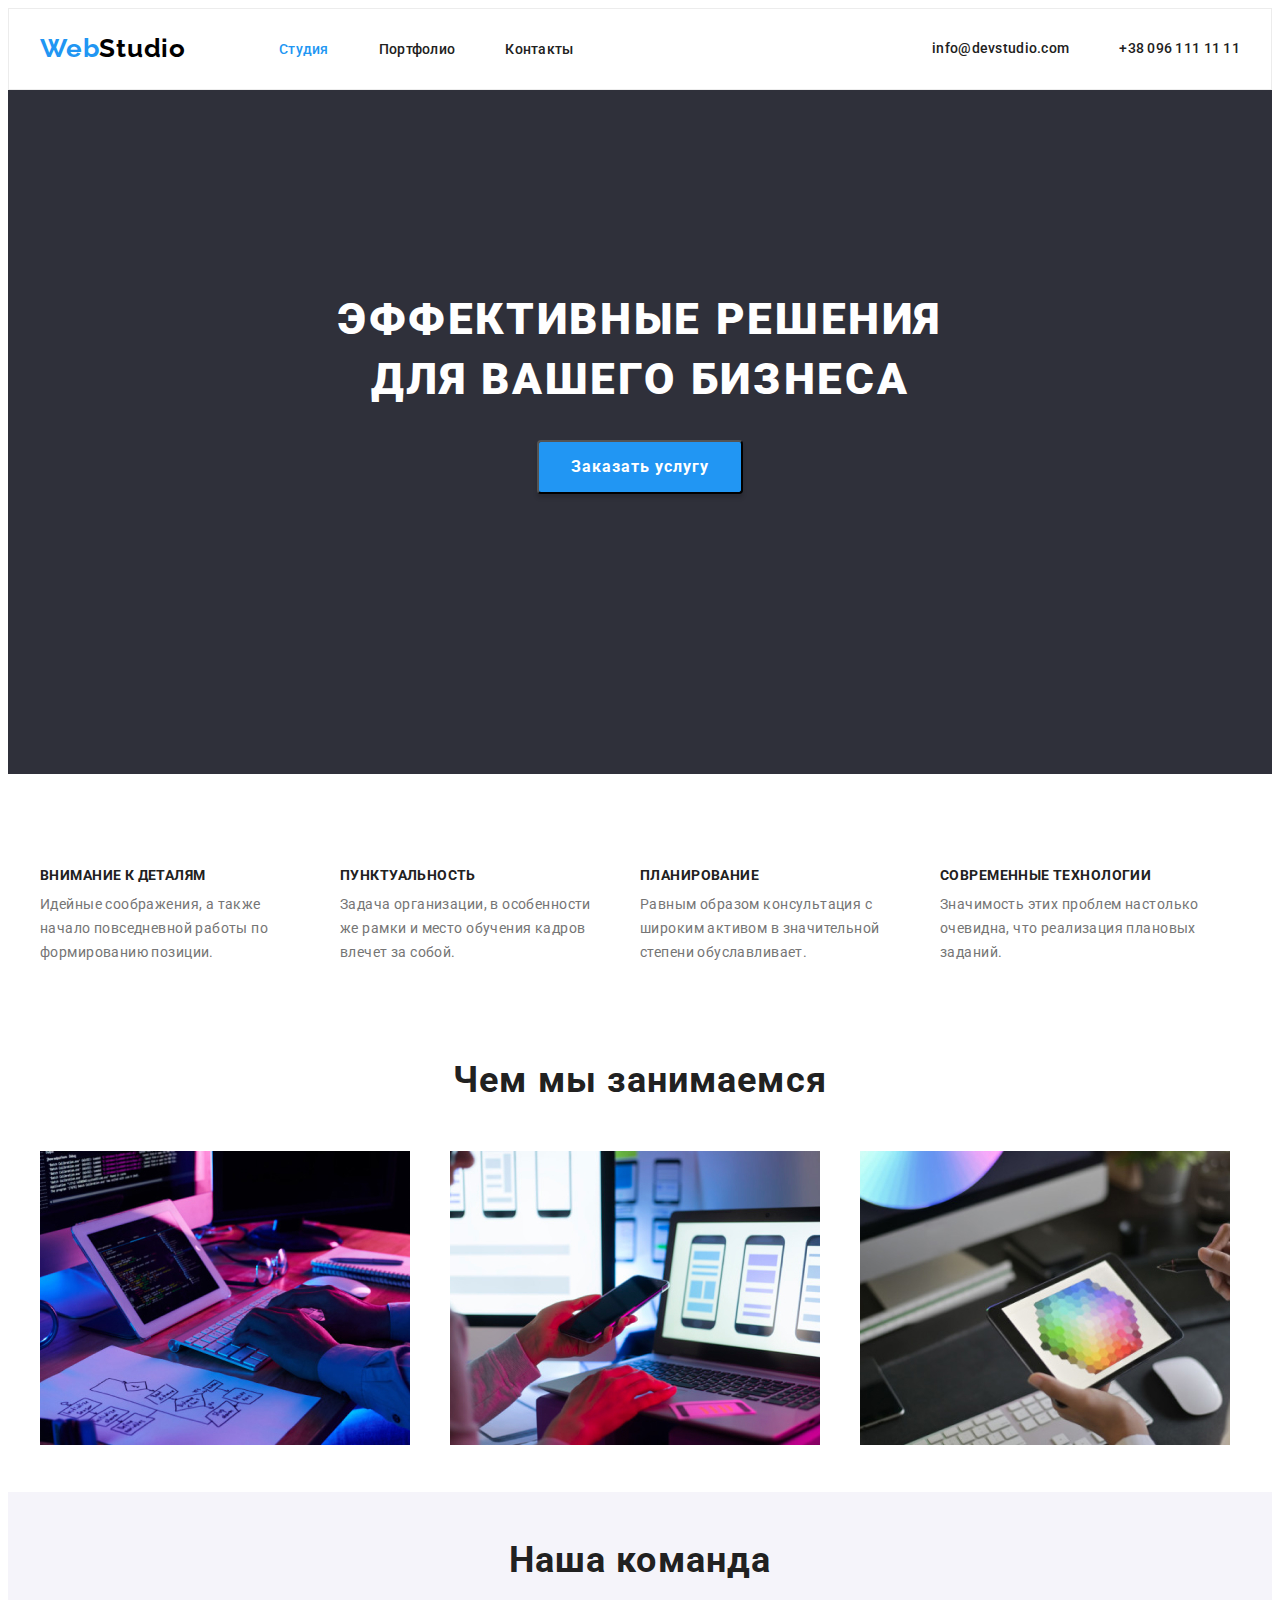
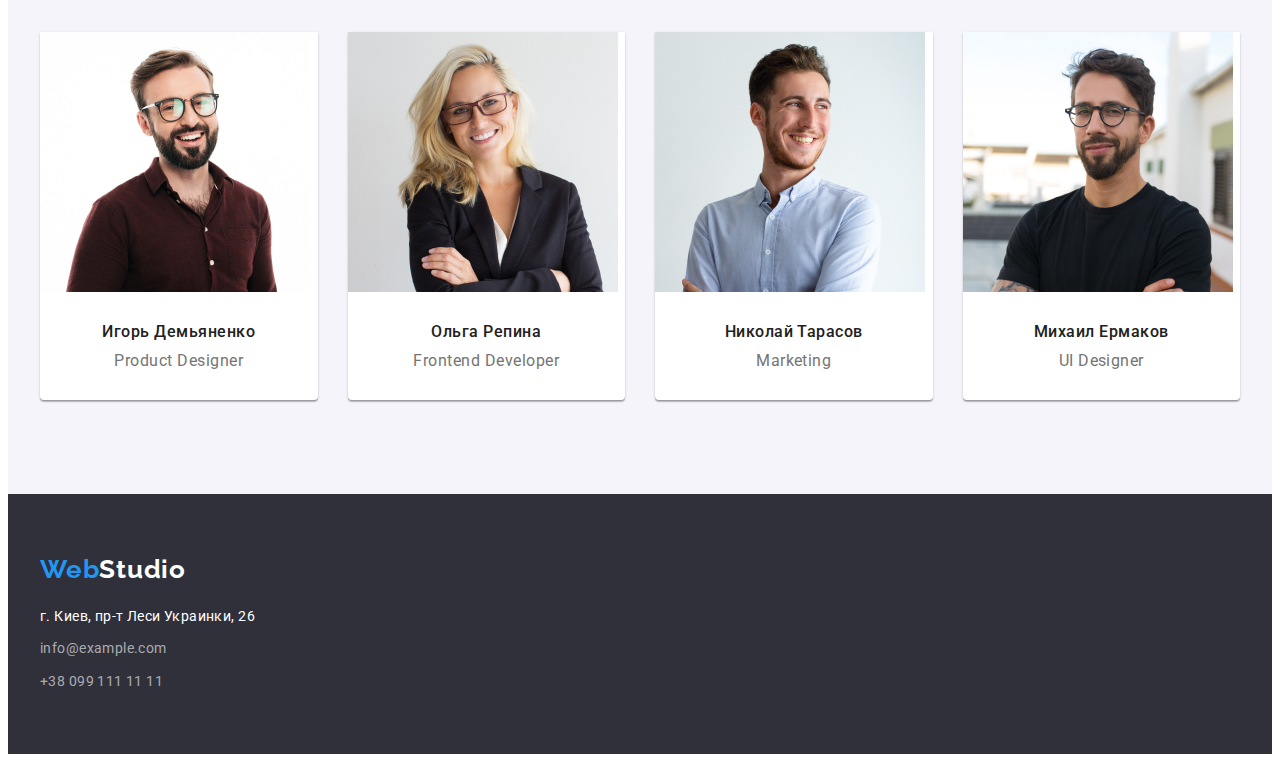
==== index.html @ e115593d "Копирует файлы предыдущей работы в созданный репозиторий" ====
<!DOCTYPE html>
<html lang="ru">
  <head>
    <meta charset="UTF-8" />
    <meta http-equiv="X-UA-Compatible" content="IE=edge" />
    <meta name="viewport" content="width=device-width, initial-scale=1.0" />
    <title>Веб Студия</title>
    <link rel="preconnect" href="https://fonts.gstatic.com" />
    <link
      href="https://fonts.googleapis.com/css2?family=Raleway:wght@700&family=Roboto:wght@400;500;700;900&display=swap"
      rel="stylesheet"
    />
    <link
      rel="stylesheet"
      href="https://cdnjs.cloudflare.com/ajax/libs/modern-normalize/1.0.0/modern-normalize.min.css"
      integrity="sha512-ISS7cAi1PEhQ8jnbJpJZMd29NlhNj4AWYyLOSp2CE/CsHxTCu+r+t0D2yoJudVrd0/8fTVPUVDzY5Tvli75u/g=="
      crossorigin="anonymous"
    />
    <link rel="stylesheet" href="./css/style.css" />
  </head>
  <body>
    <header class="page-header">
      <div class="container">
        <nav class="navigation">
          <a class="logo" href="" lang="en"
            >Web<span class="logo-header">Studio</span></a
          >
          <ul class="nav-list list">
            <li class="nav-item">
              <a class="link current" href="./index.html">Студия</a>
            </li>
            <li class="nav-item">
              <a class="link" href="./portfolio.html">Портфолио</a>
            </li>
            <li class="nav-item">
              <a class="link" href="">Контакты</a>
            </li>
          </ul>
        </nav>
        <a class="contacts" href="mailto:info@devstudio.com"
          >info@devstudio.com</a
        >
        <a class="contacts" href="tel:+380961111111">+38 096 111 11 11</a>
      </div>
    </header>
    <main>
      <!-- HERO -->
      <section class="hero">
        <div class="container">
          <h1 class="hero-title">Эффективные решения для вашего бизнеса</h1>
          <button class="button" type="button">Заказать услугу</button>
        </div>
      </section>
      <!-- FEATURES -->
      <section class="features">
        <div class="container">
          <h2 class="visually-hidden">Особенности</h2>
          <ul class="features-list list">
            <li class="item">
              <h3 class="subtitle">Внимание к деталям</h3>
              <p class="description">
                Идейные соображения, а также начало повседневной работы по
                формированию позиции.
              </p>
            </li>
            <li class="item">
              <h3 class="subtitle">Пунктуальность</h3>
              <p class="description">
                Задача организации, в особенности же рамки и место обучения
                кадров влечет за собой.
              </p>
            </li>
            <li class="item">
              <h3 class="subtitle">Планирование</h3>
              <p class="description">
                Равным образом консультация с широким активом в значительной
                степени обуславливает.
              </p>
            </li>
            <li class="item">
              <h3 class="subtitle">Современные технологии</h3>
              <p class="description">
                Значимость этих проблем настолько очевидна, что реализация
                плановых заданий.
              </p>
            </li>
          </ul>
        </div>
      </section>
      <!-- WHAT ARE WE DOING -->
      <section class="our-job">
        <div class="container">
          <h2 class="title">Чем мы занимаемся</h2>
          <ul class="job-list list">
            <li class="item">
              <img
                src="./images/main/work/work-img-1.jpg"
                alt="печатает структурную разметку"
                width="370"
                height="294"
              />
            </li>
            <li class="item">
              <img
                src="./images/main/work/work-img-2.jpg"
                alt="подбирает цветовую тему для смартфона"
                width="370"
                height="294"
              />
            </li>
            <li class="item">
              <img
                src="./images/main/work/work-img-3.jpg"
                alt="выбирает цветовую палитру на планшете"
                width="370"
                height="294"
              />
            </li>
          </ul>
        </div>
      </section>
      <!-- OUR TEAM -->
      <section class="our-team">
        <div class="container">
          <h2 class="title">Наша команда</h2>
          <ul class="team-list list">
            <li class="team-card">
              <img
                src="./images/main/team/igor.jpg"
                alt="фото"
                width="270"
                height="260"
              />
              <div class="card">
                <h4 class="name">Игорь Демьяненко</h4>
                <p class="position" lang="en">Product Designer</p>
              </div>
            </li>
            <li class="team-card">
              <img
                src="./images/main/team/olga.jpg"
                alt="фото"
                width="270"
                height="260"
              />
              <div class="card">
                <h4 class="name">Ольга Репина</h4>
                <p class="position" lang="en">Frontend Developer</p>
              </div>
            </li>
            <li class="team-card">
              <img
                src="./images/main/team/nike.jpg"
                alt="фото"
                width="270"
                height="260"
              />
              <div class="card">
                <h4 class="name">Николай Тарасов</h4>
                <p class="position" lang="en">Marketing</p>
              </div>
            </li>
            <li class="team-card">
              <img
                src="./images/main/team/mike.jpg"
                alt="фото"
                width="270"
                height="260"
              />
              <div class="card">
                <h4 class="name">Михаил Ермаков</h4>
                <p class="position" lang="en">UI Designer</p>
              </div>
            </li>
          </ul>
        </div>
      </section>
    </main>
    <footer class="page-footer">
      <div class="container">
        <a class="logo" href="" lang="en"
          >Web<span class="logo-footer">Studio</span></a
        >
        <address class="address">
          <ul class="address-list list">
            <li class="item">
              <a
                class="link"
                href="https://goo.gl/maps/v5aT8Kf14imyfMSJA"
                target="_blank"
                rel="noopener noreferrer"
                >г. Киев, пр-т Леси Украинки, 26</a
              >
            </li>
            <li class="item">
              <a class="contacts" href="mailto:info@example.com"
                >info@example.com</a
              >
            </li>
            <li class="item">
              <a class="contacts" href="tel:+380991111111">+38 099 111 11 11</a>
            </li>
          </ul>
        </address>
      </div>
    </footer>
  </body>
</html>
---- css/style.css ----
:root {
  --primary-color: #212121;
  --secondary-color: #757575;
  --accent-color: #2196f3;
  --primary-white-color: #fff;
  --primary-black-color: #000;
  --white-background: #fff;
  --black-background: #2f303a;
  --grey-background: #f5f4fa;
  --portfolio-project-background: #eeeeee;
}
body {
  color: var(--primary-color);
  background-color: var(--white-background);
  font-family: Roboto, sans-serif;
}
h1,
h2,
h3,
h4,
h5,
h6,
p {
  margin: 0;
}
ul,
ol {
  margin: 0;
  padding: 0;
}
img {
  display: block;
}
.visually-hidden {
  position: absolute !important;
  clip: rect(1px 1px 1px 1px); /* IE6, IE7 */
  clip: rect(1px, 1px, 1px, 1px);
  padding: 0 !important;
  border: 0 !important;
  height: 1px !important;
  width: 1px !important;
  overflow: hidden;
}
.container {
  width: 1200px;
  margin-right: auto;
  margin-left: auto;
  padding-left: 15px;
  padding-right: 15px;
  /* outline: 1px solid tomato; */
}
/* ===============  COMPONENTS  =============== */
.list {
  list-style: none;
}
.address {
  font-style: normal;
}
.title {
  color: var(--primary-color);
  font-weight: bold;
  font-size: 36px;
  line-height: 1.17;
  text-align: center;
  letter-spacing: 0.03em;
}
/* ===============  END COMPONENTS  =============== */

/* ===============  LOGO  =============== */
.logo {
  color: var(--accent-color);
  font-family: Raleway, sans-serif;
  font-weight: bold;
  font-size: 26px;
  line-height: 1.19;
  letter-spacing: 0.03em;
  text-decoration: none;
}
.page-header .logo {
  margin-right: 93px;
  padding-top: 24px;
  padding-bottom: 25px;
}
.page-footer .logo {
  display: inline-block;
  margin-bottom: 20px;
  padding-top: 60px;
}
.logo .logo-header {
  color: var(--primary-black-color);
}
.logo .logo-footer {
  color: var(--primary-white-color);
}
/* ===============  END LOGO  =============== */

/* ===============  HEADER & FOOTER  =============== */
.page-header {
  background-color: var(--white-background);
  border: 1px solid #ececec;
}
.page-footer {
  background-color: var(--black-background);
}
.page-header .container {
  display: flex;
  align-items: center;
}
.navigation {
  display: flex;
  align-items: center;
}
.nav-list {
  display: flex;
  align-items: center;
}
.nav-item:not(:last-child) {
  margin-right: 50px;
}
.nav-list .link,
.page-header .contacts {
  padding-top: 32px;
  padding-bottom: 32px;
  color: var(--primary-color);
  font-weight: 500;
  font-size: 14px;
  line-height: 1.14;
  letter-spacing: 0.02em;
  text-decoration: none;
}
.page-header .contacts:not(:last-child) {
  margin-right: 50px;
  margin-left: auto;
}
.page-footer .contacts {
  color: rgba(255, 255, 255, 0.6);
  font-weight: normal;
  font-size: 14px;
  line-height: 1.71;
  letter-spacing: 0.03em;
  text-decoration: none;
}
.address-list {
  display: inline-block;
  padding-bottom: 60px;
}
.address .item:not(:last-child) {
  margin-bottom: 9px;
}
.address .link {
  color: var(--primary-white-color);
  font-weight: normal;
  font-size: 14px;
  line-height: 1.71;
  letter-spacing: 0.03em;
  text-decoration: none;
}
.nav-list .link.current,
.page-header .contacts:hover,
.page-header .contacts:focus,
.nav-list .link:hover,
.nav-list .link:focus,
.page-footer .contacts:hover,
.page-footer .contacts:focus,
.address .link:hover,
.address .link:focus {
  color: var(--accent-color);
}
/* ===============  END HEADER & FOOTER  =============== */

/* ===============  HERO  =============== */
.hero {
  max-width: 1600px;
  margin-right: auto;
  margin-left: auto;
  padding-top: 200px;
  padding-bottom: 280px;
  background-color: var(--black-background);
}
.hero-title {
  margin-bottom: 30px;
  margin-right: auto;
  margin-left: auto;
  color: var(--primary-white-color);
  font-weight: 900;
  font-size: 44px;
  line-height: 1.36;
  text-align: center;
  max-width: 696px;
  letter-spacing: 0.06em;
  text-transform: uppercase;
}
.hero .button {
  display: block;
  text-align: center;
  margin-right: auto;
  margin-left: auto;
  padding: 10px 32px;
  color: var(--primary-white-color);
  background: var(--accent-color);
  font-family: inherit;
  font-weight: bold;
  font-size: 16px;
  line-height: 1.87;
  letter-spacing: 0.06em;
  cursor: pointer;
  box-shadow: 0px 4px 4px rgba(0, 0, 0, 0.15);
  border-radius: 4px;
}
.hero .button:hover,
.hero .button:focus {
  background: #188ce8;
  box-shadow: 0px 4px 4px rgba(0, 0, 0, 0.15);
  border-radius: 4px;
}
/* ===============  END HERO  =============== */

/* ===============  FEATURES  =============== */
.features {
  padding-top: 94px;
  padding-bottom: 47px;
}
.features .features-list {
  display: flex;
}
.features .item {
  max-width: 270px;
}
.features .item:not(:last-child) {
  margin-right: 30px;
}
.features-list .subtitle {
  color: var(--primary-color);
  font-weight: bold;
  font-size: 14px;
  line-height: 1.14;
  letter-spacing: 0.03em;
  text-transform: uppercase;
  margin-bottom: 10px;
}
.features-list .description {
  color: var(--secondary-color);
  font-weight: normal;
  font-size: 14px;
  line-height: 1.71;
  letter-spacing: 0.03em;
}
/* ===============  END FEATURES  =============== */

/* ===============  WHAT ARE WE DOING  =============== */
.our-job {
  padding-top: 47px;
  padding-bottom: 47px;
}
.our-job .title {
  margin-right: auto;
  margin-left: auto;
  margin-bottom: 50px;
}
.our-job .job-list {
  display: flex;
  margin-left: -30px;
  margin-top: -30px;
}
/* .our-job .item:not(:last-child) {
  margin-right: 30px;
} */
.our-job .item {
  margin-left: 30px;
  margin-top: 30px;
  flex-basis: calc(100% / 3 - 30px);
}
/* ===============  END WHAT ARE WE DOING  =============== */

/* ===============  OUR TEAM  =============== */
.our-team {
  background-color: var(--grey-background);
  padding-top: 47px;
  padding-bottom: 94px;
}
.our-team .title {
  margin-right: auto;
  margin-left: auto;
  margin-bottom: 50px;
}
.our-team .team-list {
  display: flex;
  margin-left: -30px;
  margin-top: -30px;
}
.team-card {
  background: var(--white-background);
  box-shadow: 0px 1px 3px rgba(0, 0, 0, 0.12), 0px 1px 1px rgba(0, 0, 0, 0.14),
    0px 2px 1px rgba(0, 0, 0, 0.2);
  border-radius: 0px 0px 4px 4px;
  margin-left: 30px;
  margin-top: 30px;
  flex-basis: calc(100% / 4 - 30px);
}
/* .our-team .team-card:not(:last-child) {
  margin-right: 30px;
} */
.our-team .card {
  margin-right: auto;
  margin-left: auto;
  padding-top: 30px;
  padding-bottom: 30px;
}
.team-card .name {
  color: var(--primary-color);
  font-weight: 500;
  font-size: 16px;
  line-height: 1.19;
  text-align: center;
  letter-spacing: 0.03em;
  margin-bottom: 10px;
}
.team-card .position {
  color: var(--secondary-color);
  font-weight: normal;
  font-size: 16px;
  line-height: 1.19;
  text-align: center;
  letter-spacing: 0.03em;
}
/* ===============  END OUR TEAM  =============== */

/* ===============  PORTFOLIO  =============== */
.portfolio {
  margin-right: auto;
  margin-left: auto;
  padding-top: 94px;
  padding-bottom: 94px;
}
.portfolio .filter-list {
  display: flex;
  justify-content: center;
  margin-bottom: 50px;
}
.filter-list .filter {
  padding: 6px 22px;
  color: var(--primary-color);
  background-color: var(--grey-background);
  font-family: inherit;
  font-weight: 500;
  font-size: 16px;
  line-height: 1.62;
  text-align: center;
  letter-spacing: 0.03em;
  border: none;
  cursor: pointer;
}
.filter-list > .item:not(:last-child) {
  margin-right: 8px;
}
.filter-list .filter:hover,
.filter-list .filter:focus {
  background: var(--accent-color);
  box-shadow: 0px 3px 1px rgba(0, 0, 0, 0.1), 0px 1px 2px rgba(0, 0, 0, 0.08),
    0px 2px 2px rgba(0, 0, 0, 0.12);
  border-radius: 4px;
  color: var(--primary-white-color);
}

.portfolio .box {
  padding: 20px 24px;
  border: 1px solid var(--portfolio-project-background);
}
.portfolio .project-list {
  display: flex;
  flex-wrap: wrap;
  margin-left: -30px;
  margin-top: -30px;
}
.portfolio .project {
  background: var(--white-background);
  box-sizing: border-box;
  margin-left: 30px;
  margin-top: 30px;
  flex-basis: calc(100% / 3 - 30px);
}
.project-list .title {
  color: var(--primary-color);
  font-weight: bold;
  font-size: 18px;
  line-height: 2;
  letter-spacing: 0.06em;
  text-align: left;
}
.project-list .description {
  color: var(--secondary-color);
  font-weight: normal;
  font-size: 16px;
  line-height: 1.87;
  letter-spacing: 0.03em;
  text-align: left;
}
/* ===============  END PORTFOLIO  =============== */ ;
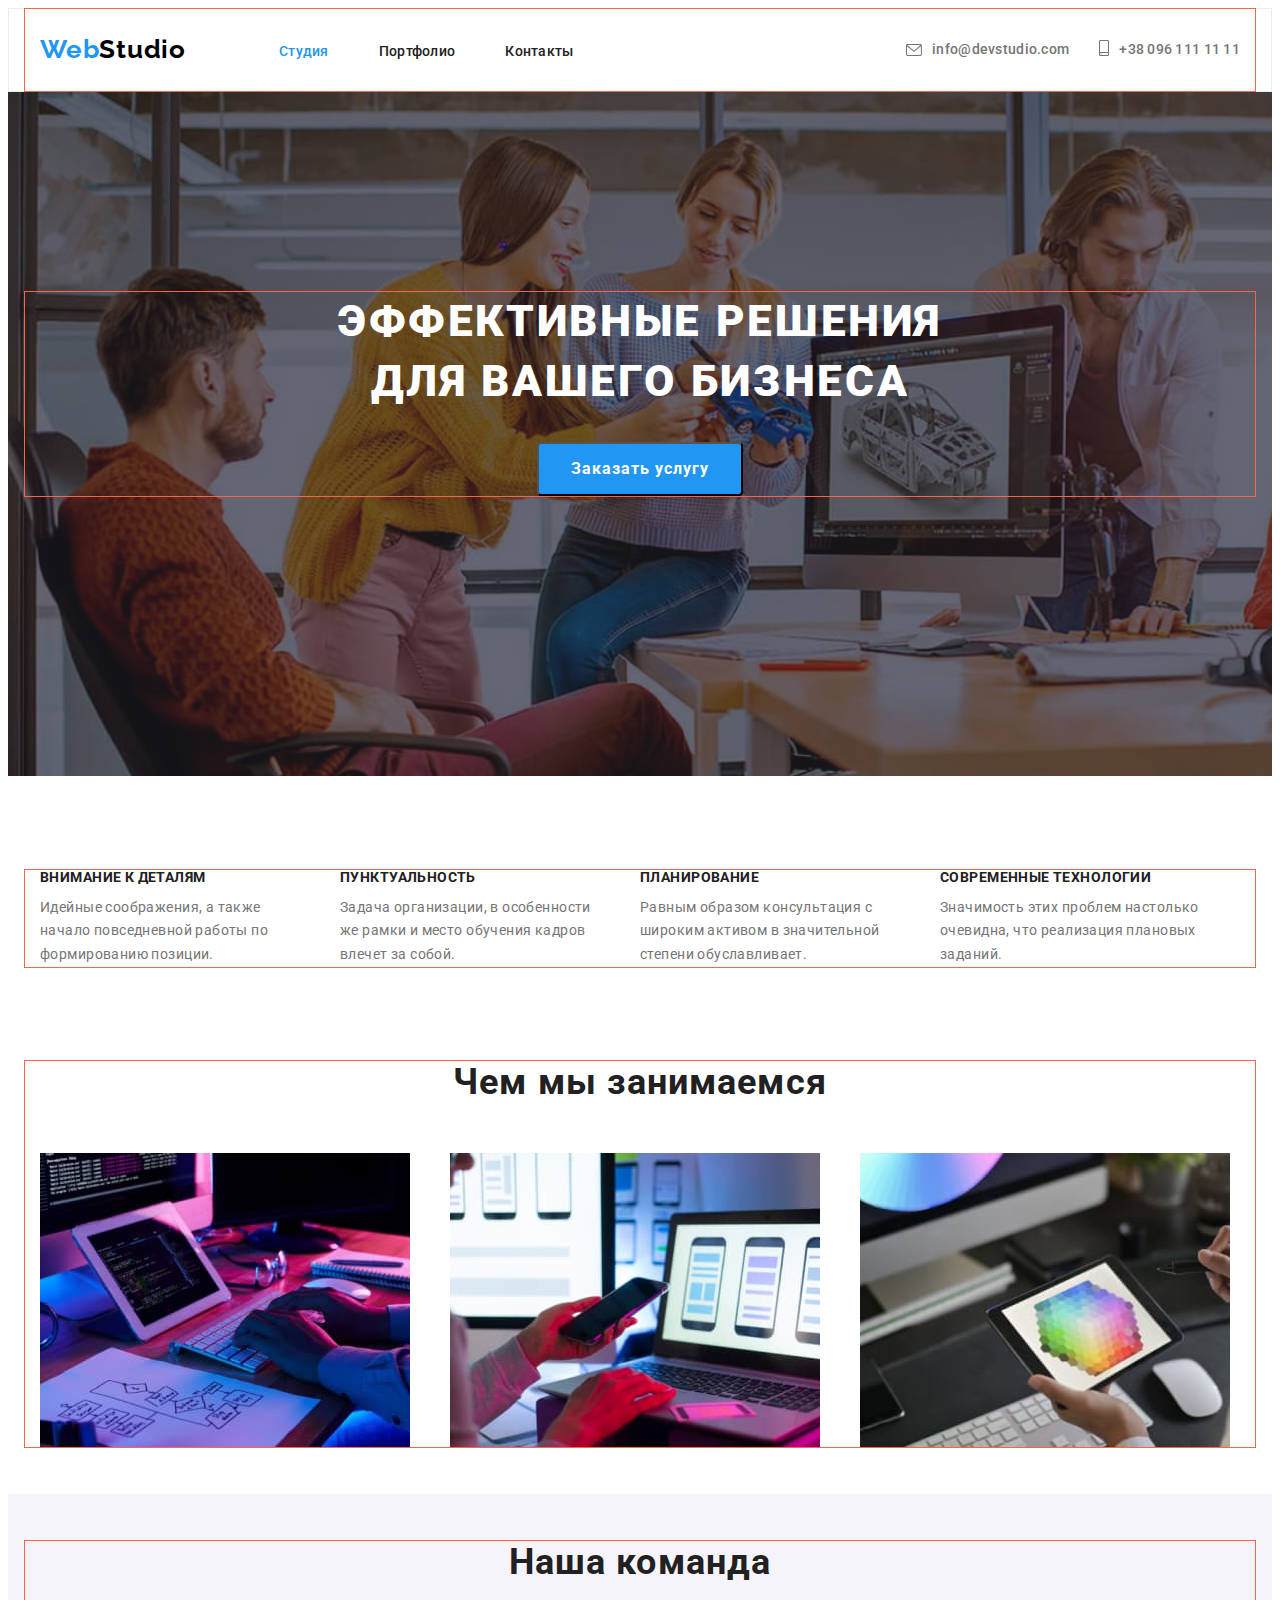
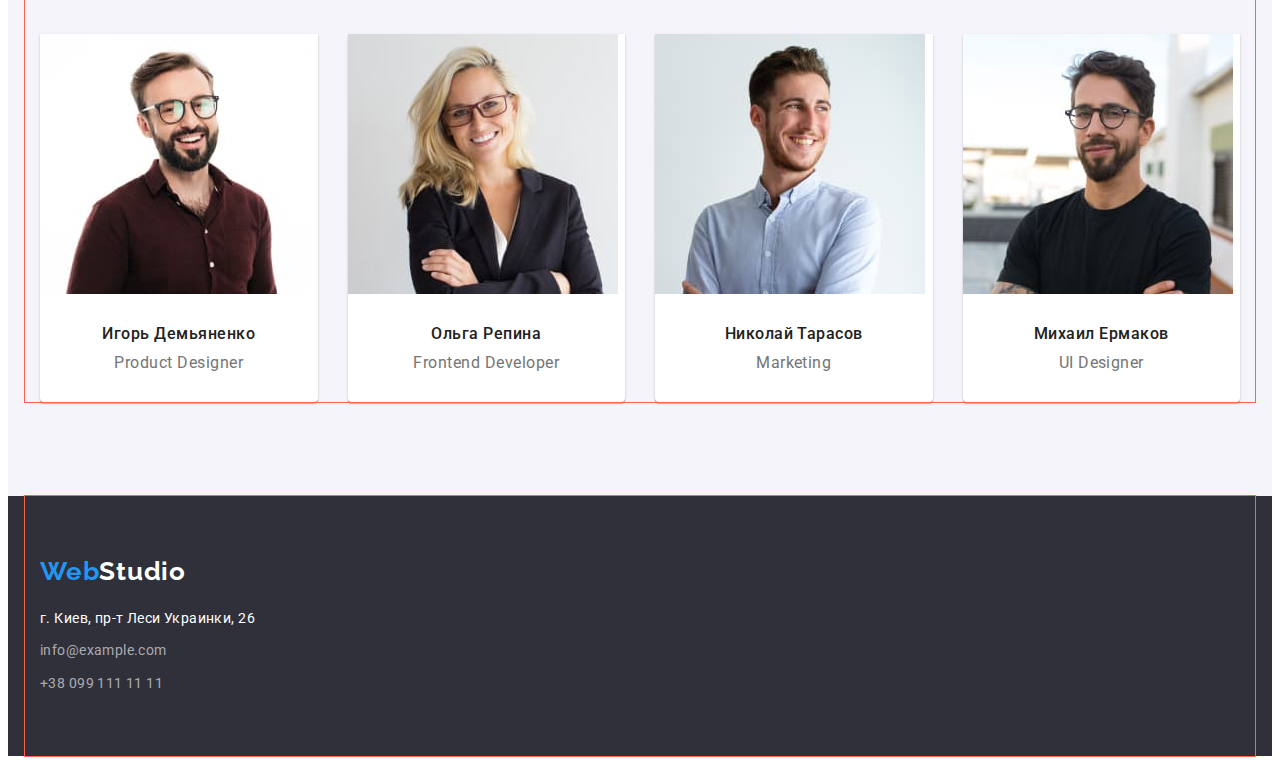
==== commit b6264bb5: "Добавляет иконки в header и image с затемнением в hero" ====
--- a/index.html
+++ b/index.html
@@ -37,10 +37,26 @@
             </li>
           </ul>
         </nav>
-        <a class="contacts" href="mailto:info@devstudio.com"
-          >info@devstudio.com</a
-        >
-        <a class="contacts" href="tel:+380961111111">+38 096 111 11 11</a>
+        <ul class="contacts-list list">
+          <li class="contacts-item">
+            <a href="mailto:info@devstudio.com" class="icon-link">
+              <svg class="icon" width="16" height="12">
+                <use href="./images/icons.svg#icon-envelope"></use>
+              </svg>
+            </a>
+            <a class="contacts" href="mailto:info@devstudio.com"
+              >info@devstudio.com</a
+            >
+          </li>
+          <li class="contacts-item">
+            <a href="tel:+380961111111" class="icon-link">
+              <svg class="icon" width="10" height="16">
+                <use href="./images/icons.svg#icon-smartphone"></use>
+              </svg>
+            </a>
+            <a class="contacts" href="tel:+380961111111">+38 096 111 11 11</a>
+          </li>
+        </ul>
       </div>
     </header>
     <main>
--- a/css/style.css
+++ b/css/style.css
@@ -47,11 +47,14 @@
   margin-left: auto;
   padding-left: 15px;
   padding-right: 15px;
-  /* outline: 1px solid tomato; */
+  outline: 1px solid tomato;
 }
 /* ===============  COMPONENTS  =============== */
 .list {
   list-style: none;
+}
+.icon {
+  fill: var(--secondary-color);
 }
 .address {
   font-style: normal;
@@ -102,36 +105,48 @@
 .page-footer {
   background-color: var(--black-background);
 }
-.page-header .container {
+.page-header .container,
+.page-header .navigation,
+.page-header .nav-list,
+.page-header .contacts-list,
+.page-header .contacts-item {
   display: flex;
   align-items: center;
 }
-.navigation {
-  display: flex;
-  align-items: center;
-}
-.nav-list {
-  display: flex;
-  align-items: center;
-}
-.nav-item:not(:last-child) {
+.page-header .nav-item:not(:last-child) {
   margin-right: 50px;
 }
-.nav-list .link,
+.page-header .nav-list .link {
+  padding-top: 32px;
+  padding-bottom: 32px;
+  color: var(--primary-color);
+  font-weight: 500;
+  font-size: 14px;
+  line-height: 1.14;
+  letter-spacing: 0.02em;
+  text-decoration: none;
+}
+.page-header .contacts-list {
+  margin-left: auto;
+}
+.page-header .contacts-item:not(:last-child) {
+  margin-right: 30px;
+}
+.page-header .icon-link {
+  margin-right: 10px;
+  padding-top: 31px;
+  padding-bottom: 31px;
+}
 .page-header .contacts {
   padding-top: 32px;
   padding-bottom: 32px;
-  color: var(--primary-color);
+  color: var(--secondary-color);
   font-weight: 500;
   font-size: 14px;
   line-height: 1.14;
   letter-spacing: 0.02em;
   text-decoration: none;
 }
-.page-header .contacts:not(:last-child) {
-  margin-right: 50px;
-  margin-left: auto;
-}
 .page-footer .contacts {
   color: rgba(255, 255, 255, 0.6);
   font-weight: normal;
@@ -155,16 +170,20 @@
   letter-spacing: 0.03em;
   text-decoration: none;
 }
-.nav-list .link.current,
+.page-header .nav-list .link.current,
 .page-header .contacts:hover,
 .page-header .contacts:focus,
-.nav-list .link:hover,
-.nav-list .link:focus,
+.page-header .nav-list .link:hover,
+.page-header .nav-list .link:focus,
 .page-footer .contacts:hover,
 .page-footer .contacts:focus,
-.address .link:hover,
-.address .link:focus {
+.page-footer .address .link:hover,
+.page-footer .address .link:focus {
   color: var(--accent-color);
+}
+.page-header .contacts-item:hover .icon,
+.page-header .contacts-item:focus .icon {
+  fill: var(--accent-color);
 }
 /* ===============  END HEADER & FOOTER  =============== */
 
@@ -175,7 +194,14 @@
   margin-left: auto;
   padding-top: 200px;
   padding-bottom: 280px;
-  background-color: var(--black-background);
+  background-color: #c4c4c4;
+  background-image: linear-gradient(
+      rgba(47, 48, 58, 0.4),
+      rgba(47, 48, 58, 0.4)
+    ),
+    url(../images/hero/hero-img.jpg);
+  background-repeat: no-repeat;
+  background-size: cover;
 }
 .hero-title {
   margin-bottom: 30px;
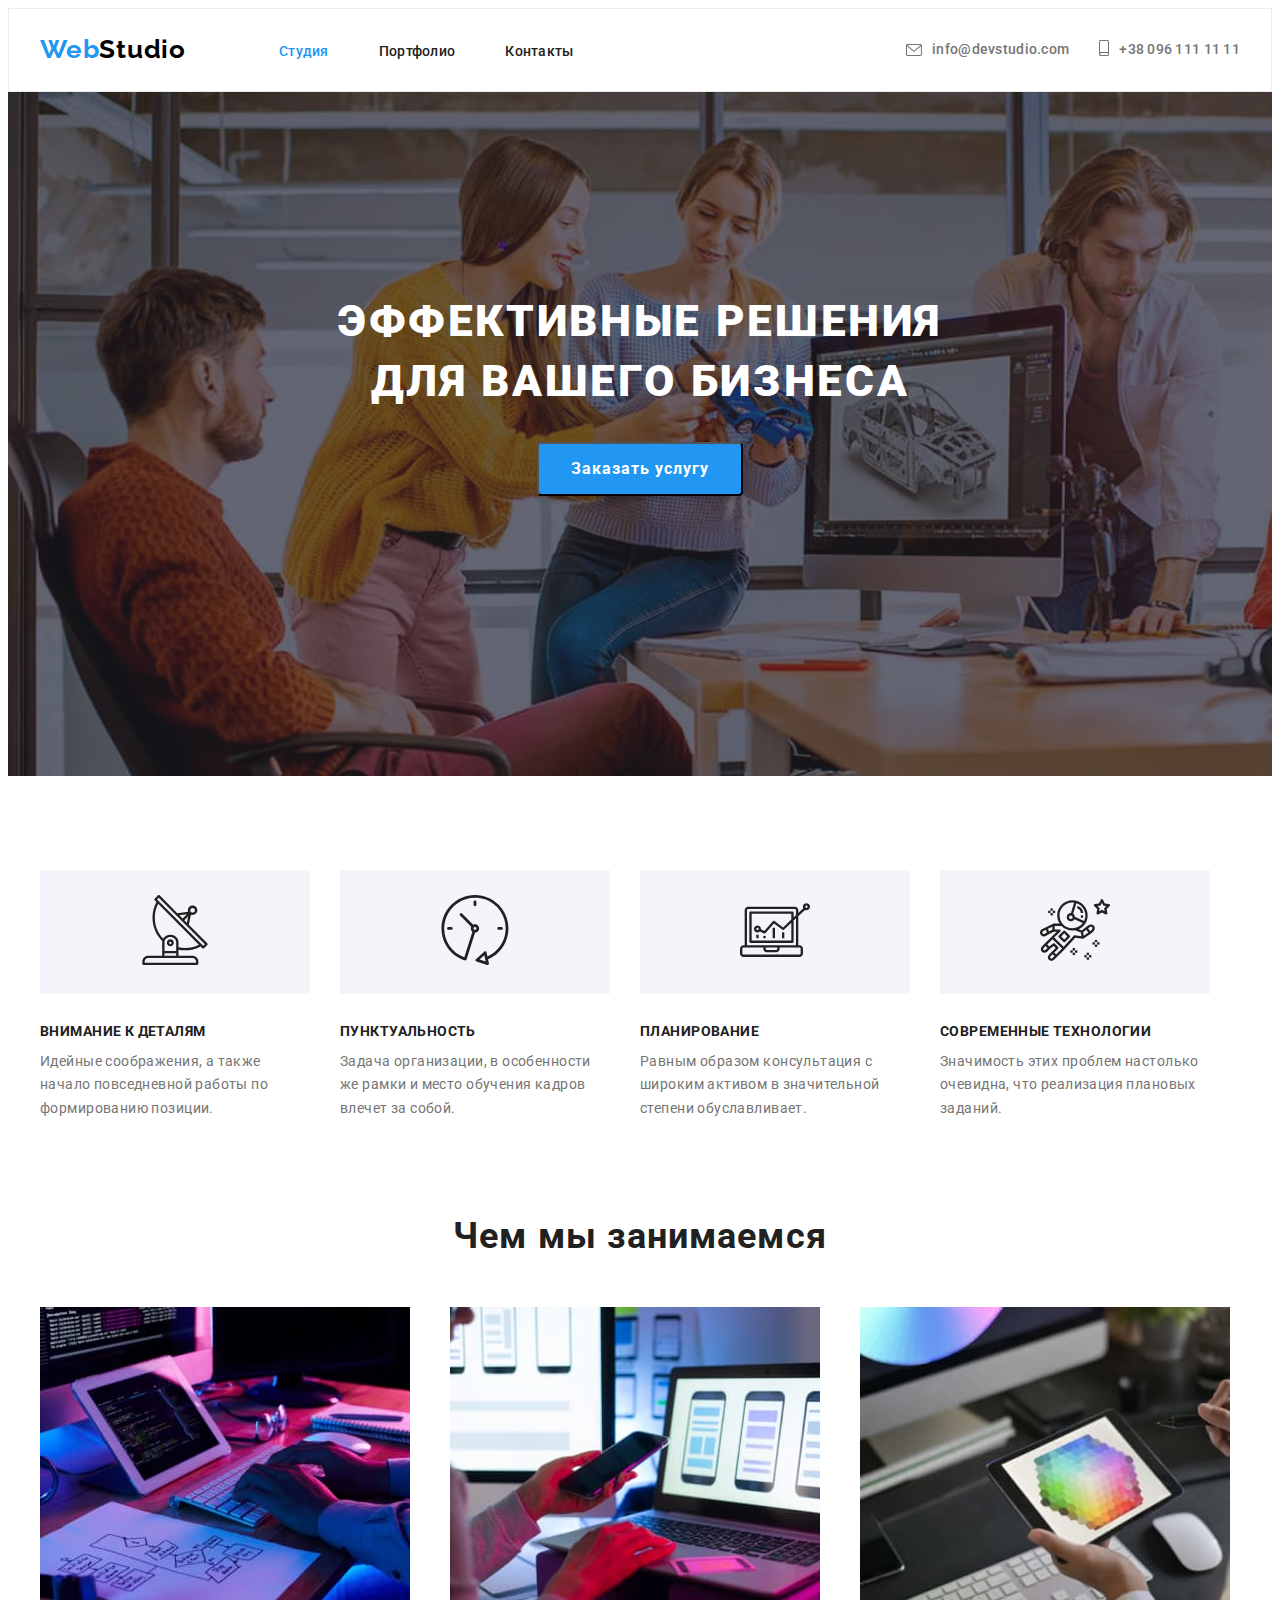
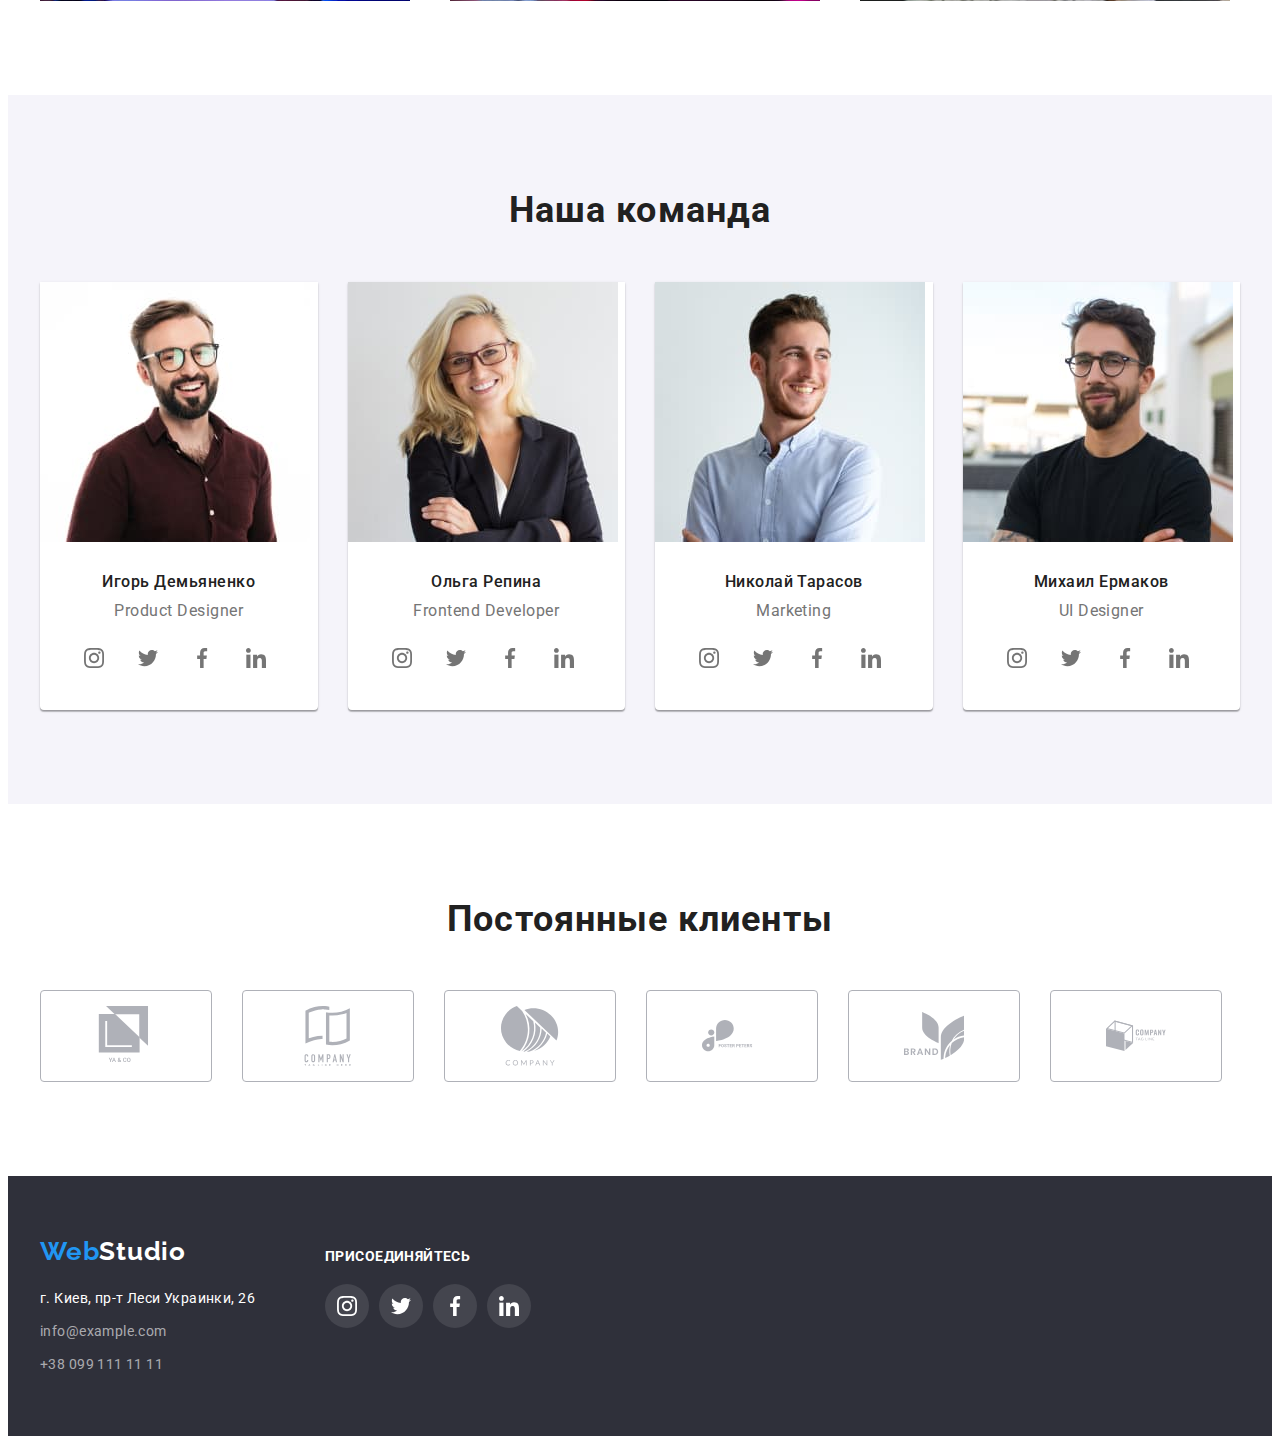
==== commit 1cf3bd05: "Добавляет разметку и оформление иконок и декоративных эффектов для страниц из макета" ====
--- a/index.html
+++ b/index.html
@@ -73,6 +73,13 @@
           <h2 class="visually-hidden">Особенности</h2>
           <ul class="features-list list">
             <li class="item">
+              <div class="icon-box">
+                <a href="" class="icon-link">
+                  <svg class="icon" width="70" height="70">
+                    <use href="./images/icons.svg#icon-antenna"></use>
+                  </svg>
+                </a>
+              </div>
               <h3 class="subtitle">Внимание к деталям</h3>
               <p class="description">
                 Идейные соображения, а также начало повседневной работы по
@@ -80,6 +87,13 @@
               </p>
             </li>
             <li class="item">
+              <div class="icon-box">
+                <a href="" class="icon-link">
+                  <svg class="icon" width="70" height="70">
+                    <use href="./images/icons.svg#icon-clock"></use>
+                  </svg>
+                </a>
+              </div>
               <h3 class="subtitle">Пунктуальность</h3>
               <p class="description">
                 Задача организации, в особенности же рамки и место обучения
@@ -87,6 +101,13 @@
               </p>
             </li>
             <li class="item">
+              <div class="icon-box">
+                <a href="" class="icon-link">
+                  <svg class="icon" width="70" height="70">
+                    <use href="./images/icons.svg#icon-diagram"></use>
+                  </svg>
+                </a>
+              </div>
               <h3 class="subtitle">Планирование</h3>
               <p class="description">
                 Равным образом консультация с широким активом в значительной
@@ -94,6 +115,13 @@
               </p>
             </li>
             <li class="item">
+              <div class="icon-box">
+                <a href="" class="icon-link">
+                  <svg class="icon" width="70" height="70">
+                    <use href="./images/icons.svg#icon-astronaut"></use>
+                  </svg>
+                </a>
+              </div>
               <h3 class="subtitle">Современные технологии</h3>
               <p class="description">
                 Значимость этих проблем настолько очевидна, что реализация
@@ -150,6 +178,36 @@
               <div class="card">
                 <h4 class="name">Игорь Демьяненко</h4>
                 <p class="position" lang="en">Product Designer</p>
+                <ul class="social-list list">
+                  <li class="social-item">
+                    <a href="" class="social-link">
+                      <svg class="icon" width="20" height="20">
+                        <use href="./images/icons.svg#icon-instagram"></use>
+                      </svg>
+                    </a>
+                  </li>
+                  <li class="social-item">
+                    <a href="" class="social-link">
+                      <svg class="icon" width="20" height="20">
+                        <use href="./images/icons.svg#icon-twitter"></use>
+                      </svg>
+                    </a>
+                  </li>
+                  <li class="social-item">
+                    <a href="" class="social-link">
+                      <svg class="icon" width="20" height="20">
+                        <use href="./images/icons.svg#icon-facebook"></use>
+                      </svg>
+                    </a>
+                  </li>
+                  <li class="social-item">
+                    <a href="" class="social-link">
+                      <svg class="icon" width="20" height="20">
+                        <use href="./images/icons.svg#icon-linkedin"></use>
+                      </svg>
+                    </a>
+                  </li>
+                </ul>
               </div>
             </li>
             <li class="team-card">
@@ -162,6 +220,36 @@
               <div class="card">
                 <h4 class="name">Ольга Репина</h4>
                 <p class="position" lang="en">Frontend Developer</p>
+                <ul class="social-list list">
+                  <li class="social-item">
+                    <a href="" class="social-link">
+                      <svg class="icon" width="20" height="20">
+                        <use href="./images/icons.svg#icon-instagram"></use>
+                      </svg>
+                    </a>
+                  </li>
+                  <li class="social-item">
+                    <a href="" class="social-link">
+                      <svg class="icon" width="20" height="20">
+                        <use href="./images/icons.svg#icon-twitter"></use>
+                      </svg>
+                    </a>
+                  </li>
+                  <li class="social-item">
+                    <a href="" class="social-link">
+                      <svg class="icon" width="20" height="20">
+                        <use href="./images/icons.svg#icon-facebook"></use>
+                      </svg>
+                    </a>
+                  </li>
+                  <li class="social-item">
+                    <a href="" class="social-link">
+                      <svg class="icon" width="20" height="20">
+                        <use href="./images/icons.svg#icon-linkedin"></use>
+                      </svg>
+                    </a>
+                  </li>
+                </ul>
               </div>
             </li>
             <li class="team-card">
@@ -174,6 +262,36 @@
               <div class="card">
                 <h4 class="name">Николай Тарасов</h4>
                 <p class="position" lang="en">Marketing</p>
+                <ul class="social-list list">
+                  <li class="social-item">
+                    <a href="" class="social-link">
+                      <svg class="icon" width="20" height="20">
+                        <use href="./images/icons.svg#icon-instagram"></use>
+                      </svg>
+                    </a>
+                  </li>
+                  <li class="social-item">
+                    <a href="" class="social-link">
+                      <svg class="icon" width="20" height="20">
+                        <use href="./images/icons.svg#icon-twitter"></use>
+                      </svg>
+                    </a>
+                  </li>
+                  <li class="social-item">
+                    <a href="" class="social-link">
+                      <svg class="icon" width="20" height="20">
+                        <use href="./images/icons.svg#icon-facebook"></use>
+                      </svg>
+                    </a>
+                  </li>
+                  <li class="social-item">
+                    <a href="" class="social-link">
+                      <svg class="icon" width="20" height="20">
+                        <use href="./images/icons.svg#icon-linkedin"></use>
+                      </svg>
+                    </a>
+                  </li>
+                </ul>
               </div>
             </li>
             <li class="team-card">
@@ -186,7 +304,87 @@
               <div class="card">
                 <h4 class="name">Михаил Ермаков</h4>
                 <p class="position" lang="en">UI Designer</p>
-              </div>
+                <ul class="social-list list">
+                  <li class="social-item">
+                    <a href="" class="social-link">
+                      <svg class="icon" width="20" height="20">
+                        <use href="./images/icons.svg#icon-instagram"></use>
+                      </svg>
+                    </a>
+                  </li>
+                  <li class="social-item">
+                    <a href="" class="social-link">
+                      <svg class="icon" width="20" height="20">
+                        <use href="./images/icons.svg#icon-twitter"></use>
+                      </svg>
+                    </a>
+                  </li>
+                  <li class="social-item">
+                    <a href="" class="social-link">
+                      <svg class="icon" width="20" height="20">
+                        <use href="./images/icons.svg#icon-facebook"></use>
+                      </svg>
+                    </a>
+                  </li>
+                  <li class="social-item">
+                    <a href="" class="social-link">
+                      <svg class="icon" width="20" height="20">
+                        <use href="./images/icons.svg#icon-linkedin"></use>
+                      </svg>
+                    </a>
+                  </li>
+                </ul>
+              </div>
+            </li>
+          </ul>
+        </div>
+      </section>
+      <!-- REGULAR CUSTOMERS -->
+      <section class="regular-customers">
+        <div class="container">
+          <h2 class="title">Постоянные клиенты</h2>
+          <ul class="customers-list list">
+            <li class="customers-item">
+              <a href="" class="customers-link">
+                <svg class="logo" width="60" height="60">
+                  <use href="./images/icons.svg#icon-logo-client-1"></use>
+                </svg>
+              </a>
+            </li>
+            <li class="customers-item">
+              <a href="" class="customers-link">
+                <svg class="logo" width="60" height="60">
+                  <use href="./images/icons.svg#icon-logo-client-2"></use>
+                </svg>
+              </a>
+            </li>
+            <li class="customers-item">
+              <a href="" class="customers-link">
+                <svg class="logo" width="60" height="60">
+                  <use href="./images/icons.svg#icon-logo-client-3"></use>
+                </svg>
+              </a>
+            </li>
+            <li class="customers-item">
+              <a href="" class="customers-link">
+                <svg class="logo" width="60" height="60">
+                  <use href="./images/icons.svg#icon-logo-client-4"></use>
+                </svg>
+              </a>
+            </li>
+            <li class="customers-item">
+              <a href="" class="customers-link">
+                <svg class="logo" width="60" height="60">
+                  <use href="./images/icons.svg#icon-logo-client-5"></use>
+                </svg>
+              </a>
+            </li>
+            <li class="customers-item">
+              <a href="" class="customers-link">
+                <svg class="logo" width="60" height="60">
+                  <use href="./images/icons.svg#icon-logo-client-6"></use>
+                </svg>
+              </a>
             </li>
           </ul>
         </div>
@@ -194,30 +392,69 @@
     </main>
     <footer class="page-footer">
       <div class="container">
-        <a class="logo" href="" lang="en"
-          >Web<span class="logo-footer">Studio</span></a
-        >
-        <address class="address">
-          <ul class="address-list list">
-            <li class="item">
-              <a
-                class="link"
-                href="https://goo.gl/maps/v5aT8Kf14imyfMSJA"
-                target="_blank"
-                rel="noopener noreferrer"
-                >г. Киев, пр-т Леси Украинки, 26</a
-              >
-            </li>
-            <li class="item">
-              <a class="contacts" href="mailto:info@example.com"
-                >info@example.com</a
-              >
-            </li>
-            <li class="item">
-              <a class="contacts" href="tel:+380991111111">+38 099 111 11 11</a>
-            </li>
-          </ul>
-        </address>
+        <ul class="footer-list list">
+          <li class="footer-item">
+            <a class="logo" href="" lang="en"
+              >Web<span class="logo-footer">Studio</span></a
+            >
+            <address class="address">
+              <ul class="address-list list">
+                <li class="item">
+                  <a
+                    class="link"
+                    href="https://goo.gl/maps/v5aT8Kf14imyfMSJA"
+                    target="_blank"
+                    rel="noopener noreferrer"
+                    >г. Киев, пр-т Леси Украинки, 26</a
+                  >
+                </li>
+                <li class="item">
+                  <a class="contacts" href="mailto:info@example.com"
+                    >info@example.com</a
+                  >
+                </li>
+                <li class="item">
+                  <a class="contacts" href="tel:+380991111111"
+                    >+38 099 111 11 11</a
+                  >
+                </li>
+              </ul>
+            </address>
+          </li>
+          <li class="footer-item">
+            <p class="welcome">Присоединяйтесь</p>
+            <ul class="social-list list">
+              <li class="social-item">
+                <a href="" class="social-link">
+                  <svg class="icon" width="20" height="20">
+                    <use href="./images/icons.svg#icon-instagram"></use>
+                  </svg>
+                </a>
+              </li>
+              <li class="social-item">
+                <a href="" class="social-link">
+                  <svg class="icon" width="20" height="20">
+                    <use href="./images/icons.svg#icon-twitter"></use>
+                  </svg>
+                </a>
+              </li>
+              <li class="social-item">
+                <a href="" class="social-link">
+                  <svg class="icon" width="20" height="20">
+                    <use href="./images/icons.svg#icon-facebook"></use>
+                  </svg>
+                </a>
+              </li>
+              <li class="social-item">
+                <a href="" class="social-link">
+                  <svg class="icon" width="20" height="20">
+                    <use href="./images/icons.svg#icon-linkedin"></use>
+                  </svg>
+                </a>
+              </li>
+            </ul>
+          </li>
+        </ul>
       </div>
     </footer>
   </body>
--- a/css/style.css
+++ b/css/style.css
@@ -47,7 +47,7 @@
   margin-left: auto;
   padding-left: 15px;
   padding-right: 15px;
-  outline: 1px solid tomato;
+  /* outline: 1px solid tomato; */
 }
 /* ===============  COMPONENTS  =============== */
 .list {
@@ -181,9 +181,48 @@
 .page-footer .address .link:focus {
   color: var(--accent-color);
 }
-.page-header .contacts-item:hover .icon,
-.page-header .contacts-item:focus .icon {
+.page-header .icon-link:hover .icon,
+.page-header .icon-link:focus .icon {
   fill: var(--accent-color);
+}
+.page-footer .footer-list {
+  display: flex;
+}
+.page-footer .welcome {
+  margin-bottom: 20px;
+  padding-top: 72px;
+  font-weight: bold;
+  font-size: 14px;
+  line-height: 16px;
+  letter-spacing: 0.03em;
+  text-transform: uppercase;
+  color: var(--primary-white-color);
+}
+.page-footer .footer-item:not(:last-child) {
+  margin-right: 70px;
+}
+.page-footer .footer-item .social-list {
+  display: flex;
+  align-items: center;
+}
+.page-footer .footer-item .social-link {
+  display: flex;
+  justify-content: center;
+  align-items: center;
+  width: 44px;
+  height: 44px;
+  border-radius: 50%;
+  background-color: rgba(255, 255, 255, 0.1);
+}
+.page-footer .footer-item .social-link:hover,
+.page-footer .footer-item .social-link:focus {
+  background-color: var(--accent-color);
+}
+.footer-item .social-item:not(:last-child) {
+  margin-right: 10px;
+}
+.page-footer .footer-item .icon {
+  fill: var(--primary-white-color);
 }
 /* ===============  END HEADER & FOOTER  =============== */
 
@@ -255,6 +294,17 @@
 .features .item:not(:last-child) {
   margin-right: 30px;
 }
+.features .icon-box {
+  display: flex;
+  justify-content: center;
+  padding-top: 25px;
+  padding-bottom: 25px;
+  background-color: var(--grey-background);
+  margin-bottom: 30px;
+}
+.features .icon {
+  fill: var(--primary-color);
+}
 .features-list .subtitle {
   color: var(--primary-color);
   font-weight: bold;
@@ -276,7 +326,7 @@
 /* ===============  WHAT ARE WE DOING  =============== */
 .our-job {
   padding-top: 47px;
-  padding-bottom: 47px;
+  padding-bottom: 94px;
 }
 .our-job .title {
   margin-right: auto;
@@ -301,7 +351,7 @@
 /* ===============  OUR TEAM  =============== */
 .our-team {
   background-color: var(--grey-background);
-  padding-top: 47px;
+  padding-top: 94px;
   padding-bottom: 94px;
 }
 .our-team .title {
@@ -327,10 +377,7 @@
   margin-right: 30px;
 } */
 .our-team .card {
-  margin-right: auto;
-  margin-left: auto;
-  padding-top: 30px;
-  padding-bottom: 30px;
+  padding: 30px 32px;
 }
 .team-card .name {
   color: var(--primary-color);
@@ -348,8 +395,71 @@
   line-height: 1.19;
   text-align: center;
   letter-spacing: 0.03em;
+  margin-bottom: 16px;
+}
+.our-team .social-list {
+  display: flex;
+  align-items: center;
+}
+.our-team .social-item:not(:last-child) {
+  margin-right: 10px;
+}
+.our-team .social-link {
+  display: flex;
+  justify-content: center;
+  align-items: center;
+  width: 44px;
+  height: 44px;
+  border-radius: 50%;
+  background-color: var(--primary-white-color);
+}
+.our-team .social-link:hover,
+.our-team .social-link:focus {
+  background-color: var(--accent-color);
+}
+.our-team .social-link:hover .icon,
+.our-team .social-link:focus .icon {
+  fill: var(--primary-white-color);
 }
 /* ===============  END OUR TEAM  =============== */
+
+/* ===============  REGULAR CUSTOMERS  =============== */
+.regular-customers {
+  padding-top: 94px;
+  padding-bottom: 94px;
+}
+.regular-customers .title {
+  margin-bottom: 50px;
+}
+.regular-customers .customers-list {
+  display: flex;
+  align-items: center;
+}
+.regular-customers .customers-item:not(:last-child) {
+  margin-right: 30px;
+}
+.regular-customers .customers-link {
+  display: flex;
+  align-items: center;
+  justify-content: center;
+  width: 170px;
+  height: 90px;
+  border: 1px solid #afb1b8;
+  border-radius: 4px;
+}
+.regular-customers .customers-link:hover,
+.regular-customers .customers-link:focus {
+  color: var(--accent-color);
+  border: 1px solid var(--accent-color);
+}
+.regular-customers .customers-link:hover .logo,
+.regular-customers .customers-link:focus .logo {
+  fill: var(--accent-color);
+}
+.regular-customers .logo {
+  fill: #afb1b8;
+}
+/* ===============  END REGULAR CUSTOMERS  =============== */
 
 /* ===============  PORTFOLIO  =============== */
 .portfolio {
@@ -405,6 +515,13 @@
   margin-top: 30px;
   flex-basis: calc(100% / 3 - 30px);
 }
+.portfolio .project:hover,
+.portfolio .project:focus {
+  background: var(--white-background);
+  box-sizing: border-box;
+  box-shadow: 0px 1px 1px rgba(0, 0, 0, 0.12), 0px 4px 4px rgba(0, 0, 0, 0.06),
+    1px 4px 6px rgba(0, 0, 0, 0.16);
+}
 .project-list .title {
   color: var(--primary-color);
   font-weight: bold;
